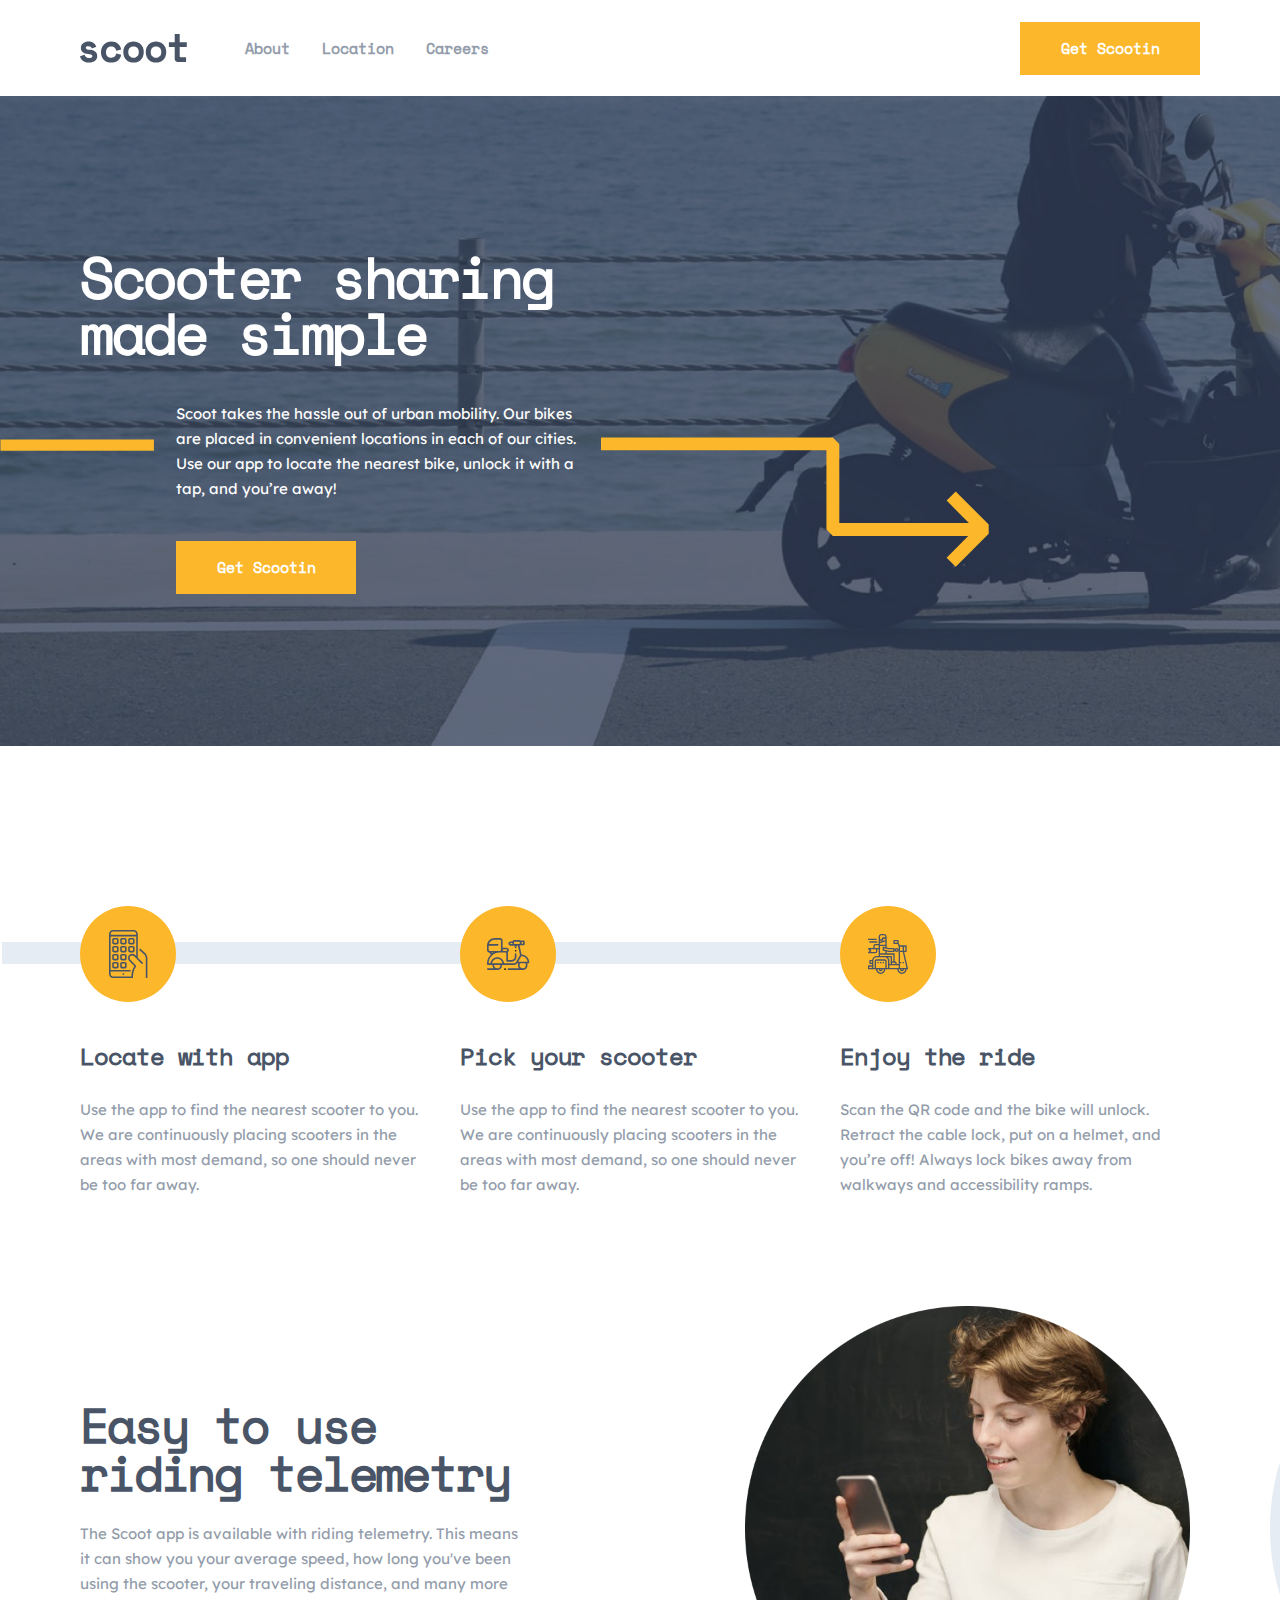
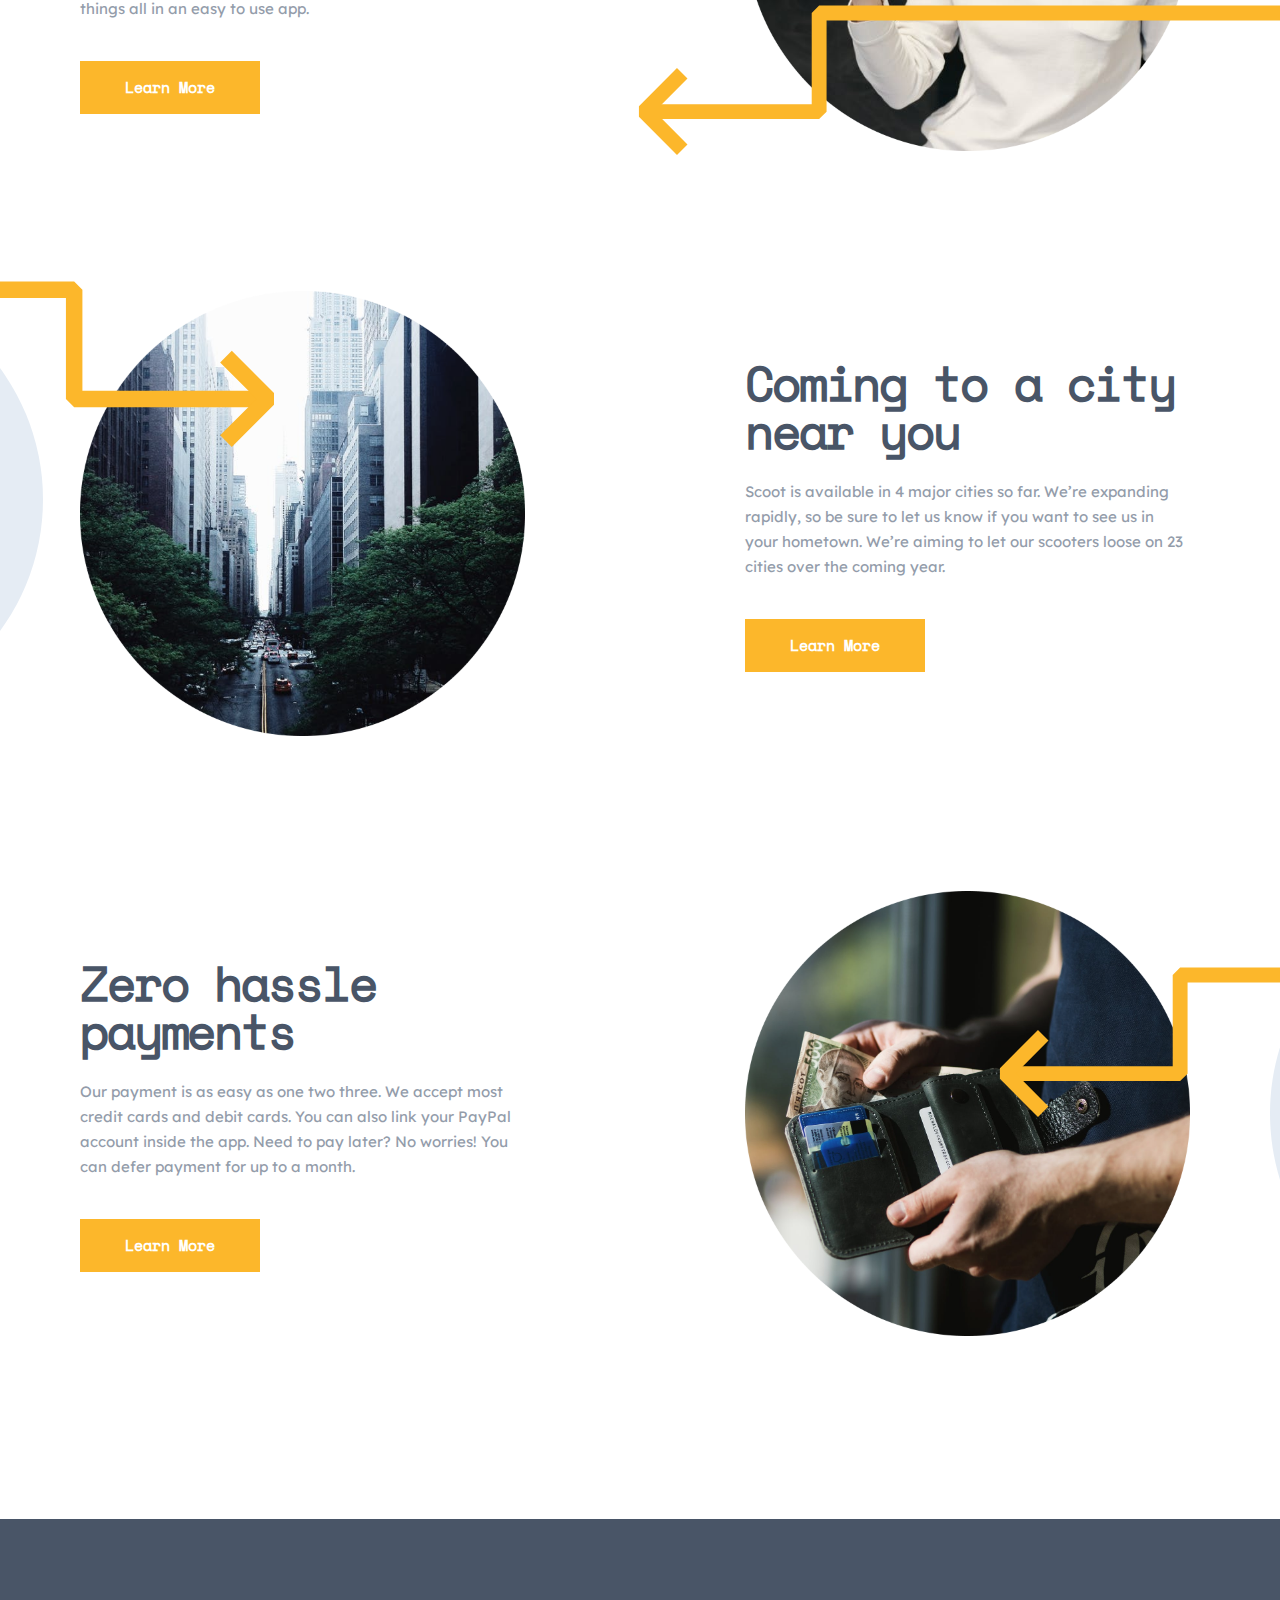
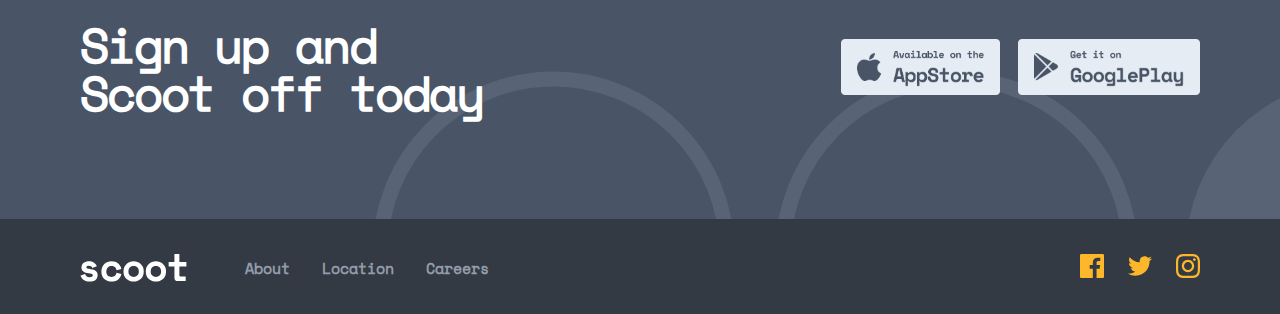
==== index.html @ eac799fb "first commit" ====
<!DOCTYPE html>
<html lang="en">

<head>
    <meta charset="UTF-8">
    <meta http-equiv="X-UA-Compatible" content="IE=edge">
    <meta name="viewport" content="width=device-width, initial-scale=1.0">
    <title>Scoot</title>
    <link rel="stylesheet" href="./sass/main.css">
</head>

<body>
    <header>
        <nav>
            <div class="container">
                <div class="menu">
                    <div class="hamburgerbtn">
                        <input type="checkbox" id="menu">
                        <label for="menu"><img src="./images/hamburgerbtn.svg" alt=""></label>
                    </div>
                    <div class="menu__left">
                        <img class="menu__left__logo" src="./images/scoot_header_logo.svg" alt="">
                        <ul>
                            <li><a href="./about.html">About</a></li>
                            <li><a href="#">Location</a></li>
                            <li><a href="#">Careers</a></li>
                        </ul>
                    </div>
                    <div class="menu__right">
                        <button class="menu__right__btn">Get Scootin</button>
                    </div>
                </div>
            </div>
        </nav>

        <div>
            <div class="container">
                <div class="hero">
                    <h1 class="hero__h1">Scooter sharing made simple</h1>
                    <div class="hero__lines">
                        <img class="hero__lines__st" src="./images/lines/straightline.svg" alt="">
                        <img class="hero__lines__nd" src="./images/lines/2ndline.svg" alt="">
                    </div>
                    <div class="hero__below">
                        <p class="hero__below__text">Scoot takes the hassle out of urban mobility. Our bikes are placed in convenient locations in each of our cities. Use our app to locate the nearest bike, unlock it with a tap, and you’re away!</p>
                        <button class="menu__right__btn">Get Scootin</button>
                    </div>
                </div>
            </div>
        </div>
    </header>

    <main>
        <section>
            <div class="container">
                <div class="intro">
                    <hr class="intro__line">
                    <div class="intro__cards">
                        <div class="intro__cards__card">
                            <div class="intro__cards__card__img"><img src="./images/card-phone.svg" alt=""></div>
                            <div class="intro__cards__card__texts">
                                <h3>Locate with app</h3>
                                <p>Use the app to find the nearest scooter to you. We are continuously placing scooters in the areas with most demand, so one should never be too far away.</p>
                            </div>
                        </div>

                        <div class="intro__cards__card">
                            <div class="intro__cards__card__img"><img src="./images/001-scooter.svg" alt=""></div>
                            <div class="intro__cards__card__texts">
                                <h3>Pick your scooter</h3>
                                <p>Use the app to find the nearest scooter to you. We are continuously placing scooters in the areas with most demand, so one should never be too far away.</p>
                            </div>
                        </div>

                        <div class="intro__cards__card">
                            <div class="intro__cards__card__img"><img src="./images/card-scooter.svg" alt=""></div>
                            <div class="intro__cards__card__texts">
                                <h3>Enjoy the ride</h3>
                                <p>Scan the QR code and the bike will unlock. Retract the cable lock, put on a helmet, and you’re off! Always lock bikes away from walkways and accessibility ramps.</p>
                            </div>
                        </div>
                    </div>
                </div>
            </div>
        </section>

        <section>
            <div class="container">
                <div class="moreinfo">
                    <div class="moreinfo__part1">
                        <div class="moreinfo__part1__left">
                            <h2>Easy to use riding telemetry</h2>
                            <p>The Scoot app is available with riding telemetry. This means it can show you your average speed, how long you've been using the scooter, your traveling distance, and many more things all in an easy to use app.</p>
                            <button class="menu__right__btn lastbtn">Learn More</button>
                        </div>
                        <div class="moreinfo__part1__right">
                            <img class="moreinfo__part1__right__img" src="./images/Group 33@3x.png" alt="">
                            <img class="moreinfo__part1__right__bg" src="./images/more-info-bg-image.svg" alt="">
                            <img class="moreinfo__part1__right__line" src="./images/lines/infosectionline1.svg" alt="">
                        </div>
                    </div>

                    <div class="moreinfo__part2">
                        <div class="moreinfo__part2__left">
                            <img class="moreinfo__part2__left__img" src="./images/info2ndimg.png" alt="">
                            <img class="moreinfo__part2__left__bg" src="./images/more-info-3bg.svg" alt="">
                            <img class="moreinfo__part2__left__line" src="./images/lines/line4.svg" alt="">
                        </div>
                        <div class="moreinfo__part2__right">
                            <h2>Coming to a city near you</h2>
                            <p>Scoot is available in 4 major cities so far. We’re expanding rapidly, so be sure to let us know if you want to see us in your hometown. We’re aiming to let our scooters loose on 23 cities over the coming year.</p>
                            <button class="menu__right__btn">Learn More</button>
                        </div>
                    </div>

                    <div class="moreinfo3">
                        <div class="moreinfo__part1">
                            <div class="moreinfo__part1__left">
                                <h2>Zero hassle payments</h2>
                                <p>Our payment is as easy as one two three. We accept most credit cards and debit cards. You can also link your PayPal account inside the app. Need to pay later? No worries! You can defer payment for up to a month.</p>
                                <button class="menu__right__btn">Learn More</button>
                            </div>
                            <div class="moreinfo__part1__right">
                                <img class="moreinfo__part1__right__img" src="./images/Group 41@3x.png" alt="">
                                <img class="moreinfo__part1__right__bg" src="./images/more-info-bg-image.svg" alt="">
                                <img class="moreinfo__part1__right__line moreinfo__part1__right__line2" src="./images/lines/infosectionline1.svg" alt="">
                            </div>
                        </div>
                    </div>

                </div>
            </div>
        </section>

        <section class="lastpart-main">
            <div class="container">
                <div class="lastpart">
                    <div class="lastpart__left">
                        <h3>Sign up and Scoot off today</h3>
                    </div>
                    <div class="lastpart__right">
                        <div>
                            <a href="http://najottalim.uz" target="_blank" rel="noopener noreferrer"><img class="lastpart__right__img1" src="./images/applestorelogo.png" alt=""></a>

                        </div>
                        <div>
                            <a href="http://najottalim.uz" target="_blank" rel="noopener noreferrer"><img class="lastpart__right__img2" src="./images/playstoerelogo.png" alt=""></a>

                        </div>
                    </div>
                </div>
            </div>
        </section>
    </main>

    <footer>
        <div class="container">
            <div class="footer-nav">
                <div class="footer-nav__left">
                    <img src="./images/scoot.svg" alt="">
                    <ul>
                        <li><a href="./about.html">About</a></li>
                        <li><a href="#">Location</a></li>
                        <li><a href="#">Careers</a></li>
                    </ul>
                </div>
                <div class="footer-nav__right">
                    <div>
                        <a href="http://#" target="_blank" rel="noopener noreferrer"><img src="./images/facebooklogo.svg" alt=""></a>
                    </div>
                    <div>
                        <a href="http://#" target="_blank" rel="noopener noreferrer"><img src="./images/twitterlogo.svg" alt=""></a>
                    </div>
                    <div>
                        <a href="http://#" target="_blank" rel="noopener noreferrer"><img src="./images/instagramlgoo.svg" alt=""></a>
                    </div>
                </div>
            </div>
        </div>
    </footer>



</body>

</html>
---- sass/main.css ----
@font-face {
  font-family: Space Mono;
  src: url(../fonts/SpaceMono-Regular.ttf);
}
@font-face {
  font-family: Lexend Deca;
  src: url(../fonts/LexendDeca-VariableFont_wght.ttf);
}
* {
  margin: 0;
  padding: 0;
  box-sizing: border-box;
  list-style: none;
  text-decoration: none;
}

.container {
  max-width: 1440px;
  margin: 0 auto;
  padding: 0;
}

body,
html {
  overflow-x: hidden;
  background: white;
}

html ::-webkit-scrollbar {
  display: none;
}

nav {
  background: #FFFFFF;
}

.menu {
  padding: 22px 80px 21px 80px;
  display: flex;
  justify-content: space-between;
  align-items: center;
}
@media (max-width: 599px) {
  .menu {
    padding: 22px 32px 22px 32px;
  }
}
.menu .hamburgerbtn {
  display: none;
}
@media (max-width: 599px) {
  .menu .hamburgerbtn {
    display: block;
  }
}
.menu .hamburgerbtn input {
  display: none;
}
@media (max-width: 599px) {
  .menu .hamburgerbtn input {
    display: none;
  }
}
.menu__left {
  display: flex;
  -moz-column-gap: 58px;
       column-gap: 58px;
}
@media (max-width: 820px) {
  .menu__left {
    -moz-column-gap: 30px;
         column-gap: 30px;
  }
}
@media (max-width: 599px) {
  .menu__left {
    margin: 0 auto;
  }
}
.menu__left__logo {
  max-width: 107px;
}
@media (max-width: 599px) {
  .menu__left__logo {
    max-width: 75.5px;
  }
}
.menu__left ul {
  display: flex;
  align-items: center;
  -moz-column-gap: 32px;
       column-gap: 32px;
}
@media (max-width: 820px) {
  .menu__left ul {
    margin-right: 15px;
  }
}
@media (max-width: 599px) {
  .menu__left ul {
    display: none;
  }
}
.menu__left ul li {
  font-family: Space Mono;
  font-weight: 700;
  font-size: 15px;
  line-height: 25px;
}
.menu__left ul li a {
  color: #939CAA;
  transition: 0.25s ease;
}
.menu__left ul li a:hover {
  color: #333A44;
}
@media (max-width: 599px) {
  .menu__right {
    display: none;
  }
}
.menu__right__btn {
  width: 180px;
  height: 53px;
  cursor: pointer;
  background: #FCB72B;
  border: 3px solid transparent;
  font-family: Space Mono;
  font-weight: 700;
  font-size: 15px;
  line-height: 25px;
  text-align: center;
  color: #FFFFFF;
  transition: 0.25s ease-out;
}
.menu__right__btn:hover {
  border: 3px solid #FCB72B;
  background: transparent;
  color: #FCB72B;
}

.hero {
  padding: 153px 0px 152px 80px;
  background-image: url(../../images/herobg.png);
  background-repeat: no-repeat;
  background-size: 1440px 100%;
}
@media (max-width: 820px) {
  .hero {
    background-image: url(../../images/herotabletbg.jpg);
    background-repeat: no-repeat;
    background-size: 100% 100%;
    padding: 137px 98px 217px 97px;
    align-items: center;
    justify-content: center;
    text-align: center;
    margin: 0 auto;
  }
}
@media (max-width: 599px) {
  .hero {
    background-image: url(../../images/herophonebg.png);
    background-repeat: no-repeat;
    background-size: 100% 650px;
    padding: 115px 32px 179px 32px;
    align-items: center;
    justify-content: center;
    text-align: center;
    margin: 0 auto;
  }
}
.hero__h1 {
  max-width: 500px;
  font-family: Space Mono;
  font-weight: 700;
  font-size: 56px;
  line-height: 56px;
  letter-spacing: -2.5px;
  color: #FFFFFF;
}
@media (max-width: 820px) {
  .hero__h1 {
    margin: 0 auto;
  }
}
@media (max-width: 599px) {
  .hero__h1 {
    max-width: 311px;
    font-weight: 700;
    font-size: 40px;
    line-height: 40px;
    margin: 0 auto;
    letter-spacing: -1.78571px;
  }
}
.hero__lines {
  position: relative;
}
.hero__lines__st {
  width: 154px;
  position: absolute;
  margin-left: -80px;
  margin-top: 78px;
}
@media (max-width: 820px) {
  .hero__lines__st {
    display: none;
  }
}
@media (max-width: 599px) {
  .hero__lines__st {
    display: none;
  }
}
.hero__lines__nd {
  position: absolute;
  width: 388px;
  margin-top: 76px;
  margin-left: 521px;
}
@media (max-width: 820px) {
  .hero__lines__nd {
    left: -722px;
    top: 148px;
    width: 403px;
  }
}
@media (max-width: 599px) {
  .hero__lines__nd {
    left: -800px;
  }
}
.hero__below {
  margin-left: 96px;
}
@media (max-width: 820px) {
  .hero__below {
    margin-left: 0;
  }
}
.hero__below__text {
  max-width: 405px;
  margin: 40px 0 40px 0;
  font-family: Lexend Deca;
  font-weight: 400;
  font-size: 15px;
  line-height: 25px;
  color: #FFFFFF;
}
@media (max-width: 820px) {
  .hero__below__text {
    max-width: 573px;
    margin: 0 auto;
    margin-top: 24px;
    margin-bottom: 34px;
  }
}
@media (max-width: 599px) {
  .hero__below__text {
    font-weight: 400;
    font-size: 15px;
    line-height: 25px;
    text-align: center;
    margin: 0 auto;
    margin-top: 24px;
    margin-bottom: 34px;
  }
}

.intro {
  position: relative;
  padding: 160px 80px 200px 80px;
}
@media (max-width: 820px) {
  .intro {
    padding: 122px 0 145px 0;
  }
}
@media (max-width: 599px) {
  .intro {
    padding: 120px 32px 120px 32px;
  }
}
.intro__line {
  position: absolute;
  z-index: 0;
  border: 11px solid #E5ECF4;
  width: 894px;
  height: 1px;
  top: 196px;
  left: 2px;
}
@media (max-width: 820px) {
  .intro__line {
    display: none;
    transform: rotate(90deg);
    left: -61px;
    top: 442px;
    width: 514px;
    height: 1px;
  }
}
@media (max-width: 599px) {
  .intro__line {
    display: none;
  }
}
.intro__cards {
  display: flex;
  position: absolute;
  z-index: 2px;
  -moz-column-gap: 30px;
       column-gap: 30px;
}
@media (max-width: 820px) {
  .intro__cards {
    position: relative;
    flex-direction: column;
    row-gap: 40px;
  }
}
@media (max-width: 599px) {
  .intro__cards {
    flex-direction: column;
    display: contents;
  }
}
@media (max-width: 820px) {
  .intro__cards__card {
    display: flex;
    justify-content: center;
    align-items: center;
    text-align: center;
    margin: 0 auto;
    -moz-column-gap: 79px;
         column-gap: 79px;
  }
}
@media (max-width: 599px) {
  .intro__cards__card {
    flex-direction: column;
    margin-bottom: 24px;
  }
}
.intro__cards__card__img {
  width: 96px;
  height: 96px;
  border-radius: 50%;
  background: #FCB72B;
  display: grid;
  place-items: center;
  transition: 0.5s ease;
  border: 3px solid transparent;
}
@media (max-width: 820px) {
  .intro__cards__card__img {
    min-width: 96px;
    min-height: 96px;
  }
}
.intro__cards__card__img:hover {
  border: 3px solid #FCB72B;
  background: #FFFFFF;
}
.intro__cards__card__texts h3 {
  margin: 40px 0 27px 0;
  max-width: 350px;
  font-family: Space Mono;
  font-weight: 700;
  font-size: 24px;
  line-height: 28px;
  letter-spacing: -1.07143px;
  color: #495567;
}
@media (max-width: 599px) {
  .intro__cards__card__texts h3 {
    max-width: 311px;
  }
}
.intro__cards__card__texts p {
  max-width: 350px;
  font-family: Lexend Deca;
  font-weight: 400;
  font-size: 15px;
  line-height: 25px;
  color: #939CAA;
}
@media (max-width: 599px) {
  .intro__cards__card__texts p {
    max-width: 311px;
  }
}

.moreinfo {
  position: relative;
  padding: 200px 80px 178px 80px;
}
@media (max-width: 820px) {
  .moreinfo {
    padding: 0 98px 104px 0px;
  }
}
@media (max-width: 599px) {
  .moreinfo {
    padding: 0 32px 120px 32px;
  }
}
.moreinfo__part1 {
  position: absolute;
  z-index: 2;
  display: flex;
  -moz-column-gap: 220px;
       column-gap: 220px;
  align-items: center;
}
@media (max-width: 820px) {
  .moreinfo__part1 {
    flex-wrap: wrap-reverse;
    display: flex;
    justify-content: center;
    align-items: center;
    text-align: center;
    margin: 0 auto;
  }
}
@media (max-width: 599px) {
  .moreinfo__part1 {
    position: static;
  }
}
.moreinfo__part1__left h2 {
  max-width: 445px;
  font-family: Space Mono;
  font-weight: 700;
  font-size: 48px;
  line-height: 48px;
  letter-spacing: -2.14286px;
  color: #495567;
}
@media (max-width: 820px) {
  .moreinfo__part1__left h2 {
    max-width: 457px;
    margin: 0 auto;
  }
}
@media (max-width: 599px) {
  .moreinfo__part1__left h2 {
    max-width: 311px;
  }
}
.moreinfo__part1__left p {
  max-width: 445px;
  margin: 24px 0 40px 0;
  font-family: Lexend Deca;
  font-weight: 400;
  font-size: 15px;
  line-height: 25px;
  color: #939CAA;
}
@media (max-width: 820px) {
  .moreinfo__part1__left p {
    max-width: 573px;
    margin: 40px 0 40px 0;
  }
}
@media (max-width: 599px) {
  .moreinfo__part1__left p {
    max-width: 311px;
    margin: 32px 0;
  }
}
.moreinfo__part1__right__img {
  max-width: 445px;
  width: 100%;
}
@media (max-width: 820px) {
  .moreinfo__part1__right__img {
    margin-bottom: 56px;
  }
}
@media (max-width: 599px) {
  .moreinfo__part1__right__img {
    max-width: 311px;
    margin-bottom: 56px;
  }
}
.moreinfo__part1__right__bg {
  position: absolute;
  z-index: -1;
  max-width: 445px;
  left: 1190px;
}
@media (max-width: 820px) {
  .moreinfo__part1__right__bg {
    left: 737px;
    top: 31px;
    width: 85px;
  }
}
@media (max-width: 599px) {
  .moreinfo__part1__right__bg {
    display: none;
  }
}
.moreinfo__part1__right__line {
  position: absolute;
  z-index: 5;
  top: 299px;
  left: 558px;
  width: 734px;
}
@media (max-width: 820px) {
  .moreinfo__part1__right__line {
    left: 145px;
    top: 299px;
    width: 703px;
  }
}
@media (max-width: 599px) {
  .moreinfo__part1__right__line {
    left: 50px;
    top: 162px;
    width: 750px;
  }
}
.moreinfo__part2 {
  padding-top: 585px;
  position: absolute;
  z-index: 1;
  display: flex;
  -moz-column-gap: 220px;
       column-gap: 220px;
  align-items: center;
}
@media (max-width: 820px) {
  .moreinfo__part2 {
    padding-top: 933px;
    flex-direction: column;
    align-items: center;
    text-align: center;
    margin: 0 auto;
    left: 0%;
    right: 0%;
  }
}
@media (max-width: 599px) {
  .moreinfo__part2 {
    position: static;
    padding-top: 150px;
  }
}
.moreinfo__part2__right h2 {
  max-width: 445px;
  font-family: Space Mono;
  font-weight: 700;
  font-size: 48px;
  line-height: 48px;
  letter-spacing: -2.14286px;
  color: #495567;
}
@media (max-width: 820px) {
  .moreinfo__part2__right h2 {
    max-width: 457px;
    margin: 0 auto;
  }
}
@media (max-width: 599px) {
  .moreinfo__part2__right h2 {
    max-width: 311px;
  }
}
.moreinfo__part2__right p {
  max-width: 445px;
  margin: 24px 0 40px 0;
  font-family: Lexend Deca;
  font-weight: 400;
  font-size: 15px;
  line-height: 25px;
  color: #939CAA;
}
@media (max-width: 820px) {
  .moreinfo__part2__right p {
    max-width: 573px;
    margin: 40px 0 40px 0;
  }
}
@media (max-width: 599px) {
  .moreinfo__part2__right p {
    max-width: 311px;
    margin: 32px 0;
  }
}
.moreinfo__part2__left__img {
  max-width: 445px;
  width: 100%;
}
@media (max-width: 820px) {
  .moreinfo__part2__left__img {
    margin-bottom: 56px;
  }
}
@media (max-width: 599px) {
  .moreinfo__part2__left__img {
    max-width: 311px;
    margin-bottom: 56px;
  }
}
.moreinfo__part2__left__bg {
  position: absolute;
  z-index: -1;
  max-width: 445px;
  left: -138px;
  top: 571px;
}
@media (max-width: 820px) {
  .moreinfo__part2__left__bg {
    left: 0;
    top: 954px;
    width: 85px;
  }
}
@media (max-width: 599px) {
  .moreinfo__part2__left__bg {
    display: none;
  }
}
.moreinfo__part2__left__line {
  position: absolute;
  z-index: 5;
  top: 575px;
  left: -196px;
  width: 391px;
}
@media (max-width: 820px) {
  .moreinfo__part2__left__line {
    left: -39px;
    top: 930px;
    width: 434px;
  }
}
@media (max-width: 599px) {
  .moreinfo__part2__left__line {
    left: -64px;
    top: 933px;
    width: 359px;
  }
}
.moreinfo .moreinfo3 {
  padding-top: 1185px;
}
@media (max-width: 820px) {
  .moreinfo .moreinfo3 {
    padding-top: 1889px;
  }
}
@media (max-width: 599px) {
  .moreinfo .moreinfo3 {
    padding-top: 120px;
  }
}

.moreinfo__part1__right__line2 {
  top: 76px;
  left: 919px;
}
@media (max-width: 820px) {
  .moreinfo__part1__right__line2 {
    top: 83px;
    left: 396px;
  }
}
@media (max-width: 599px) {
  .moreinfo__part1__right__line2 {
    top: 1790px;
    left: 148px;
  }
}

.lastbtn {
  position: absolute;
  z-index: 3;
}
@media (max-width: 820px) {
  .lastbtn {
    left: 0%;
    right: 0%;
    margin: 0 auto;
  }
}

.lastpart-main {
  background: #495567;
  margin-top: 450px;
}
@media (max-width: 820px) {
  .lastpart-main {
    margin-top: 800px;
  }
}
@media (max-width: 599px) {
  .lastpart-main {
    margin-top: 0;
  }
}

.lastpart {
  background-image: url("../../images/lastpartbg.svg");
  background-repeat: no-repeat;
  background-position: 372px 152px;
  padding: 102px 80px 102px 80px;
  display: flex;
  align-items: center;
  justify-content: space-between;
}
@media (max-width: 820px) {
  .lastpart {
    background-image: url("../../images/lastpartbg.svg");
    background-repeat: no-repeat;
    background-position: -188px 168px;
    padding: 62px 98px 62px 98px;
    flex-direction: column;
    justify-content: center;
    align-items: center;
    text-align: center;
    margin: 0 auto;
    row-gap: 40px;
  }
}
@media (max-width: 599px) {
  .lastpart {
    padding: 88px 32px;
    background-image: url("../../images/lastpartbg.svg");
    background-repeat: no-repeat;
    background-position: -575px 189px;
  }
}
.lastpart__left h3 {
  max-width: 415px;
  font-family: Space Mono;
  font-weight: 700;
  font-size: 48px;
  line-height: 48px;
  letter-spacing: -2.14286px;
  color: #FFFFFF;
}
@media (max-width: 599px) {
  .lastpart__left h3 {
    font-size: 32px;
    line-height: 32px;
    text-align: center;
    letter-spacing: -1.42857px;
  }
}
.lastpart__right {
  display: flex;
  -moz-column-gap: 18px;
       column-gap: 18px;
}
.lastpart__right__img1 {
  max-width: 159px;
  width: 100%;
  transition: 0.5s ease;
}
.lastpart__right__img1:hover {
  transform: scale(1.1);
}
.lastpart__right__img2 {
  max-width: 182px;
  width: 100%;
  transition: 0.5s ease;
}
.lastpart__right__img2:hover {
  transform: scale(1.1);
}

footer {
  background: #333A44;
}

.footer-nav {
  padding: 35px 80px 32px 80px;
  display: flex;
  align-items: center;
  justify-content: space-between;
}
@media (max-width: 599px) {
  .footer-nav {
    flex-direction: column;
  }
}
.footer-nav__left {
  display: flex;
  align-items: center;
  -moz-column-gap: 58px;
       column-gap: 58px;
}
@media (max-width: 599px) {
  .footer-nav__left {
    flex-direction: column;
  }
}
@media (max-width: 820px) {
  .footer-nav__left {
    -moz-column-gap: 25px;
         column-gap: 25px;
  }
}
.footer-nav__left img {
  max-width: 107px;
}
.footer-nav__left ul {
  display: flex;
  -moz-column-gap: 32px;
       column-gap: 32px;
}
@media (max-width: 599px) {
  .footer-nav__left ul {
    flex-direction: column;
    align-items: center;
    row-gap: 16px;
    margin-bottom: 82px;
    margin-top: 42px;
  }
}
.footer-nav__left ul li {
  font-family: Space Mono;
  font-weight: 700;
  font-size: 15px;
  line-height: 25px;
}
.footer-nav__left ul li a {
  color: #939CAA;
  transition: 0.5s ease;
}
.footer-nav__left ul li a:hover {
  color: #E5ECF4;
}
.footer-nav__right {
  display: flex;
  align-items: center;
  -moz-column-gap: 24px;
       column-gap: 24px;
}

.about__hero {
  padding: 72px 0px 72px 80px;
  background-image: url(.././images/Bitmap@3x.png);
  background-repeat: no-repeat;
  background-size: 1440px;
}
@media (max-width: 820px) {
  .about__hero {
    background-image: url(.././images/aboutherotabletbg.png);
    background-repeat: no-repeat;
    background-size: 100%;
    padding: 72px 98px 72px 97px;
  }
}
@media (max-width: 599px) {
  .about__hero {
    background-image: url(.././images/aboutherophonebg.png);
    background-repeat: no-repeat;
    background-size: 100%;
    padding: 44px 32px 60px 32px;
    display: flex;
    justify-content: center;
    align-items: center;
    margin: 0 auto;
  }
}
.about__hero h1 {
  font-family: Space Mono;
  font-weight: 700;
  font-size: 56px;
  line-height: 56px;
  letter-spacing: -2.5px;
  color: #FFFFFF;
}

.firstabout-main {
  padding: 120px 80px 80px 69px;
}
@media (max-width: 820px) {
  .firstabout-main {
    padding: 144px 98px 120px 97px;
  }
}
@media (max-width: 599px) {
  .firstabout-main {
    padding: 72px 32px 120px 32px;
  }
}
.firstabout-main__part1 {
  position: relative;
  display: flex;
  align-items: center;
  justify-content: space-between;
}
@media (max-width: 820px) {
  .firstabout-main__part1 {
    flex-wrap: wrap-reverse;
    display: flex;
    justify-content: center;
    align-items: center;
    margin: 0 auto;
  }
}
@media (max-width: 820px) {
  .firstabout-main__part1__left {
    text-align: center;
    margin: 0 auto;
  }
}
.firstabout-main__part1__left h2 {
  max-width: 445px;
  margin-bottom: 24px;
  font-family: Space Mono;
  font-weight: 700;
  font-size: 48px;
  line-height: 48px;
  letter-spacing: -2.14286px;
  color: #495567;
}
@media (max-width: 820px) {
  .firstabout-main__part1__left h2 {
    max-width: 457px;
    margin: 0 auto;
    margin-top: 56px;
    margin-bottom: 40px;
  }
}
@media (max-width: 599px) {
  .firstabout-main__part1__left h2 {
    font-weight: 700;
    font-size: 32px;
    line-height: 32px;
    text-align: center;
    letter-spacing: -1.42857px;
  }
}
.firstabout-main__part1__left p {
  max-width: 445px;
  font-family: Lexend Deca;
  font-weight: 400;
  font-size: 15px;
  line-height: 25px;
  color: #939CAA;
}
@media (max-width: 599px) {
  .firstabout-main__part1__left p {
    font-weight: 400;
    font-size: 15px;
    line-height: 25px;
    text-align: center;
  }
}
@media (max-width: 820px) {
  .firstabout-main__part1__left p {
    max-width: 573px;
  }
}
.firstabout-main__part1__right__img {
  max-width: 445px;
  width: 100%;
}
.firstabout-main__part1__right__line {
  position: absolute;
  z-index: 3;
  max-width: 734px;
  top: 266px;
  right: -164px;
}
@media (max-width: 820px) {
  .firstabout-main__part1__right__line {
    top: 270px;
    right: -102px;
  }
}
@media (max-width: 599px) {
  .firstabout-main__part1__right__line {
    top: 157px;
    right: -378px;
  }
}
.firstabout-main__part2 {
  margin-top: 171px;
  position: relative;
  display: flex;
  align-items: center;
  justify-content: space-between;
}
@media (max-width: 820px) {
  .firstabout-main__part2 {
    padding-top: 120px;
    flex-direction: column;
    align-items: center;
    margin: 0 auto;
  }
}
.firstabout-main__part2__left__img {
  max-width: 445px;
  width: 100%;
}
.firstabout-main__part2__left__line {
  position: absolute;
  z-index: 3;
  max-width: 734px;
  left: -138px;
}
@media (max-width: 820px) {
  .firstabout-main__part2__left__line {
    left: -119px;
  }
}
@media (max-width: 599px) {
  .firstabout-main__part2__left__line {
    left: -61px;
  }
}
@media (max-width: 820px) {
  .firstabout-main__part2__right {
    text-align: center;
    margin: 0 auto;
  }
}
.firstabout-main__part2__right h2 {
  max-width: 445px;
  margin-bottom: 24px;
  font-family: Space Mono;
  font-weight: 700;
  font-size: 48px;
  line-height: 48px;
  letter-spacing: -2.14286px;
  color: #495567;
}
@media (max-width: 599px) {
  .firstabout-main__part2__right h2 {
    font-weight: 700;
    font-size: 32px;
    line-height: 32px;
    text-align: center;
    letter-spacing: -1.42857px;
  }
}
@media (max-width: 820px) {
  .firstabout-main__part2__right h2 {
    max-width: 457px;
    margin: 0 auto;
    margin-top: 56px;
    margin-bottom: 40px;
  }
}
.firstabout-main__part2__right p {
  max-width: 445px;
  font-family: Lexend Deca;
  font-weight: 400;
  font-size: 15px;
  line-height: 25px;
  color: #939CAA;
}
@media (max-width: 599px) {
  .firstabout-main__part2__right p {
    font-weight: 400;
    font-size: 15px;
    line-height: 25px;
    text-align: center;
  }
}
@media (max-width: 820px) {
  .firstabout-main__part2__right p {
    max-width: 573px;
  }
}

.ourvalues {
  padding: 0 80px 120px 80px;
}
@media (max-width: 599px) {
  .ourvalues {
    padding: 0 32px 145px 32px;
  }
}
.ourvalues h2 {
  max-width: 540px;
  margin: 0 auto;
  margin-bottom: 85px;
  font-family: Space Mono;
  font-weight: 700;
  font-size: 48px;
  line-height: 48px;
  text-align: center;
  letter-spacing: -2.14286px;
  color: #495567;
}
@media (max-width: 599px) {
  .ourvalues h2 {
    font-weight: 700;
    font-size: 32px;
    line-height: 32px;
    text-align: center;
    letter-spacing: -1.42857px;
  }
}
.ourvalues__boxes {
  display: flex;
  -moz-column-gap: 30px;
       column-gap: 30px;
}
@media (max-width: 820px) {
  .ourvalues__boxes {
    flex-direction: column;
    row-gap: 55px;
  }
}
.ourvalues__boxes__box {
  align-items: center;
  text-align: center;
  margin: 0 auto;
  max-width: 100%;
}
.ourvalues__boxes__box img {
  max-width: 240px;
  width: 100%;
  margin: 0 auto;
}
.ourvalues__boxes__box__below {
  position: relative;
  z-index: 3;
  margin-top: -47px;
}
.ourvalues__boxes__box__below__circlenumber {
  width: 96px;
  height: 96px;
  border-radius: 50%;
  background: #FCB72B;
  display: grid;
  place-items: center;
  margin: 0 auto;
  transition: 0.5s ease;
  border: 3px solid transparent;
}
.ourvalues__boxes__box__below__circlenumber span {
  font-family: Space Mono;
  font-weight: 700;
  font-size: 24px;
  line-height: 28px;
  text-align: center;
  letter-spacing: -1.07143px;
  color: #495567;
}
.ourvalues__boxes__box__below__circlenumber:hover {
  background: #FFFFFF;
  border: 3px solid #FCB72B;
}
.ourvalues__boxes__box__below h3 {
  margin: 0 auto;
  max-width: 350px;
  margin-top: 32px;
  margin-bottom: 27px;
  font-family: Space Mono;
  font-weight: 700;
  font-size: 24px;
  line-height: 28px;
  letter-spacing: -1.07143px;
  color: #495567;
}
@media (max-width: 599px) {
  .ourvalues__boxes__box__below h3 {
    font-weight: 700;
    font-size: 24px;
    line-height: 28px;
    text-align: center;
    letter-spacing: -1.07143px;
  }
}
.ourvalues__boxes__box__below p {
  margin: 0 auto;
  max-width: 350px;
  font-family: Lexend Deca;
  font-weight: 400;
  font-size: 15px;
  line-height: 25px;
  color: #939CAA;
}
@media (max-width: 599px) {
  .ourvalues__boxes__box__below p {
    max-width: 311px;
    font-weight: 400;
    font-size: 15px;
    line-height: 25px;
    text-align: center;
  }
}
@media (max-width: 820px) {
  .ourvalues__boxes__box__below p {
    max-width: 457px;
  }
}

.faqs {
  padding: 0 80px 160px 80px;
}
@media (max-width: 820px) {
  .faqs {
    padding: 0 39px 120px 39px;
  }
}
@media (max-width: 599px) {
  .faqs {
    padding: 0 32px 120px 32px;
  }
}
.faqs h2 {
  margin-bottom: 64px;
  font-family: Space Mono;
  font-weight: 700;
  font-size: 48px;
  line-height: 48px;
  text-align: center;
  letter-spacing: -2.14286px;
  color: #495567;
}
.faqs__part1 {
  margin-bottom: 64px;
  display: flex;
  justify-content: space-between;
}
@media (max-width: 820px) {
  .faqs__part1 {
    flex-direction: column;
  }
}
.faqs__part1 h3 {
  height: 48px;
  font-family: Space Mono;
  font-weight: 700;
  font-size: 40px;
  line-height: 48px;
  letter-spacing: -1.78571px;
  color: #495567;
}
@media (max-width: 820px) {
  .faqs__part1 h3 {
    margin: 0 auto;
    margin-bottom: 32px;
  }
}

.collapsible {
  margin-bottom: 16px;
  max-width: 730px;
  overflow: hidden;
  transition: 0.5s ease;
  background: #F2F2F2;
}
.collapsible input {
  display: none;
}
.collapsible label {
  padding: 32px 40px 32px 40px;
  position: relative;
  font-family: Space Mono;
  font-weight: 700;
  font-size: 24px;
  line-height: 28px;
  letter-spacing: -1.07143px;
  color: #495567;
  display: block;
  cursor: pointer;
  z-index: 1;
}
@media (max-width: 599px) {
  .collapsible label {
    font-size: 18px;
    line-height: 24px;
    letter-spacing: -0.803571px;
  }
}
@media (max-width: 820px) {
  .collapsible label {
    font-size: 24px;
    line-height: 28px;
    letter-spacing: -1.07143px;
  }
}
@media (max-width: 599px) {
  .collapsible label {
    font-size: 18px;
    line-height: 24px;
    letter-spacing: -0.803571px;
  }
}
.collapsible label:after {
  content: "";
  position: absolute;
  right: 38px;
  top: 41px;
  width: 18px;
  height: 18px;
  background-image: url("../images/pathbtn.svg");
  background-repeat: no-repeat;
  transition: all 0.3s ease;
}
.collapsible__text {
  max-height: 1px;
  overflow: hidden;
  line-height: 1.4;
  position: relative;
  top: -100%;
  opacity: 0.5;
  transition: all 0.5s ease;
}

.collapsible input:checked + label:after {
  transform: rotate(180deg);
}

.collapsible input:checked ~ .collapsible__text {
  max-height: 191px;
  padding: 24px 40px 32px 40px;
  opacity: 1;
  top: 0;
  transition: 0.5s ease;
}

.collapsible__text p {
  font-family: Lexend Deca;
  font-weight: 400;
  font-size: 15px;
  line-height: 25px;
  color: #495567;
}

.collapsible:hover {
  background: #FFF4DF;
}

.collapsible input:checked ~ .collapsible__text:hover {
  background: #FFF4DF;
}

.lastpartmainabout {
  margin-top: 0;
}/*# sourceMappingURL=main.css.map */
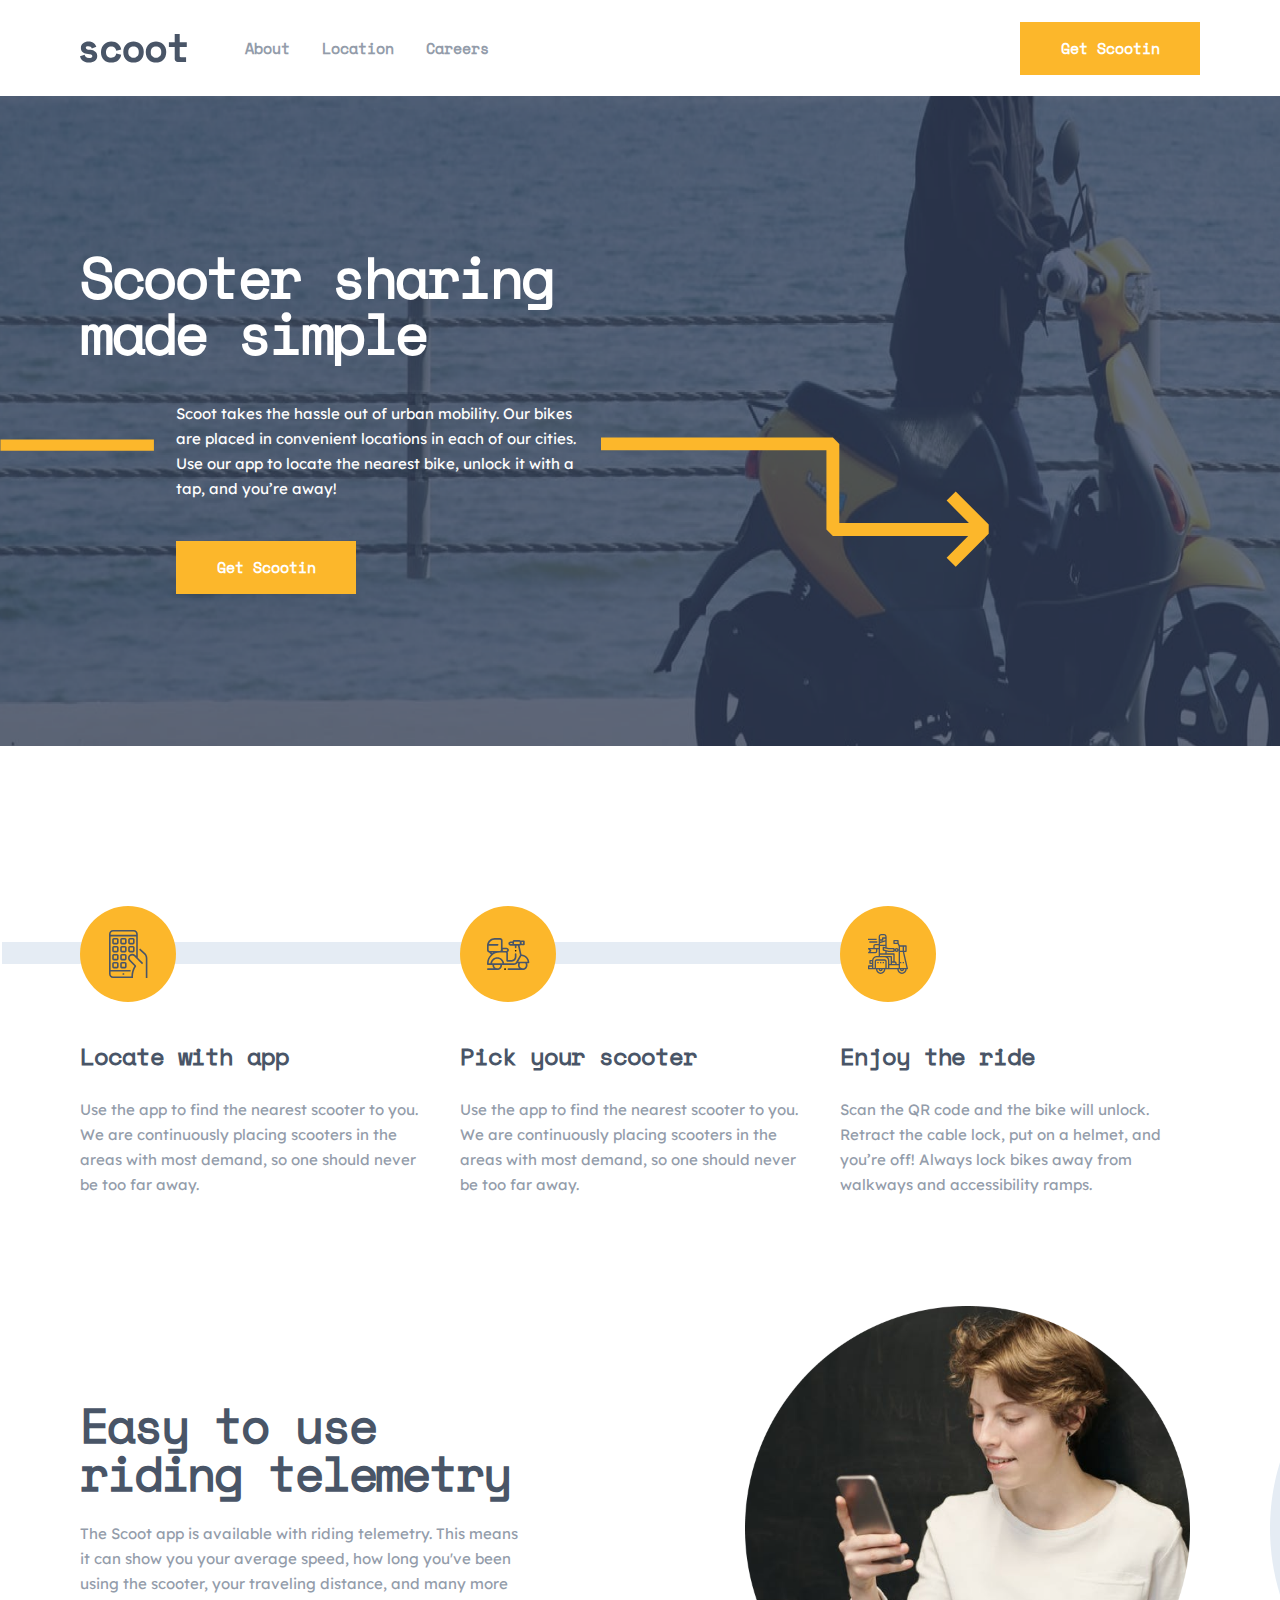
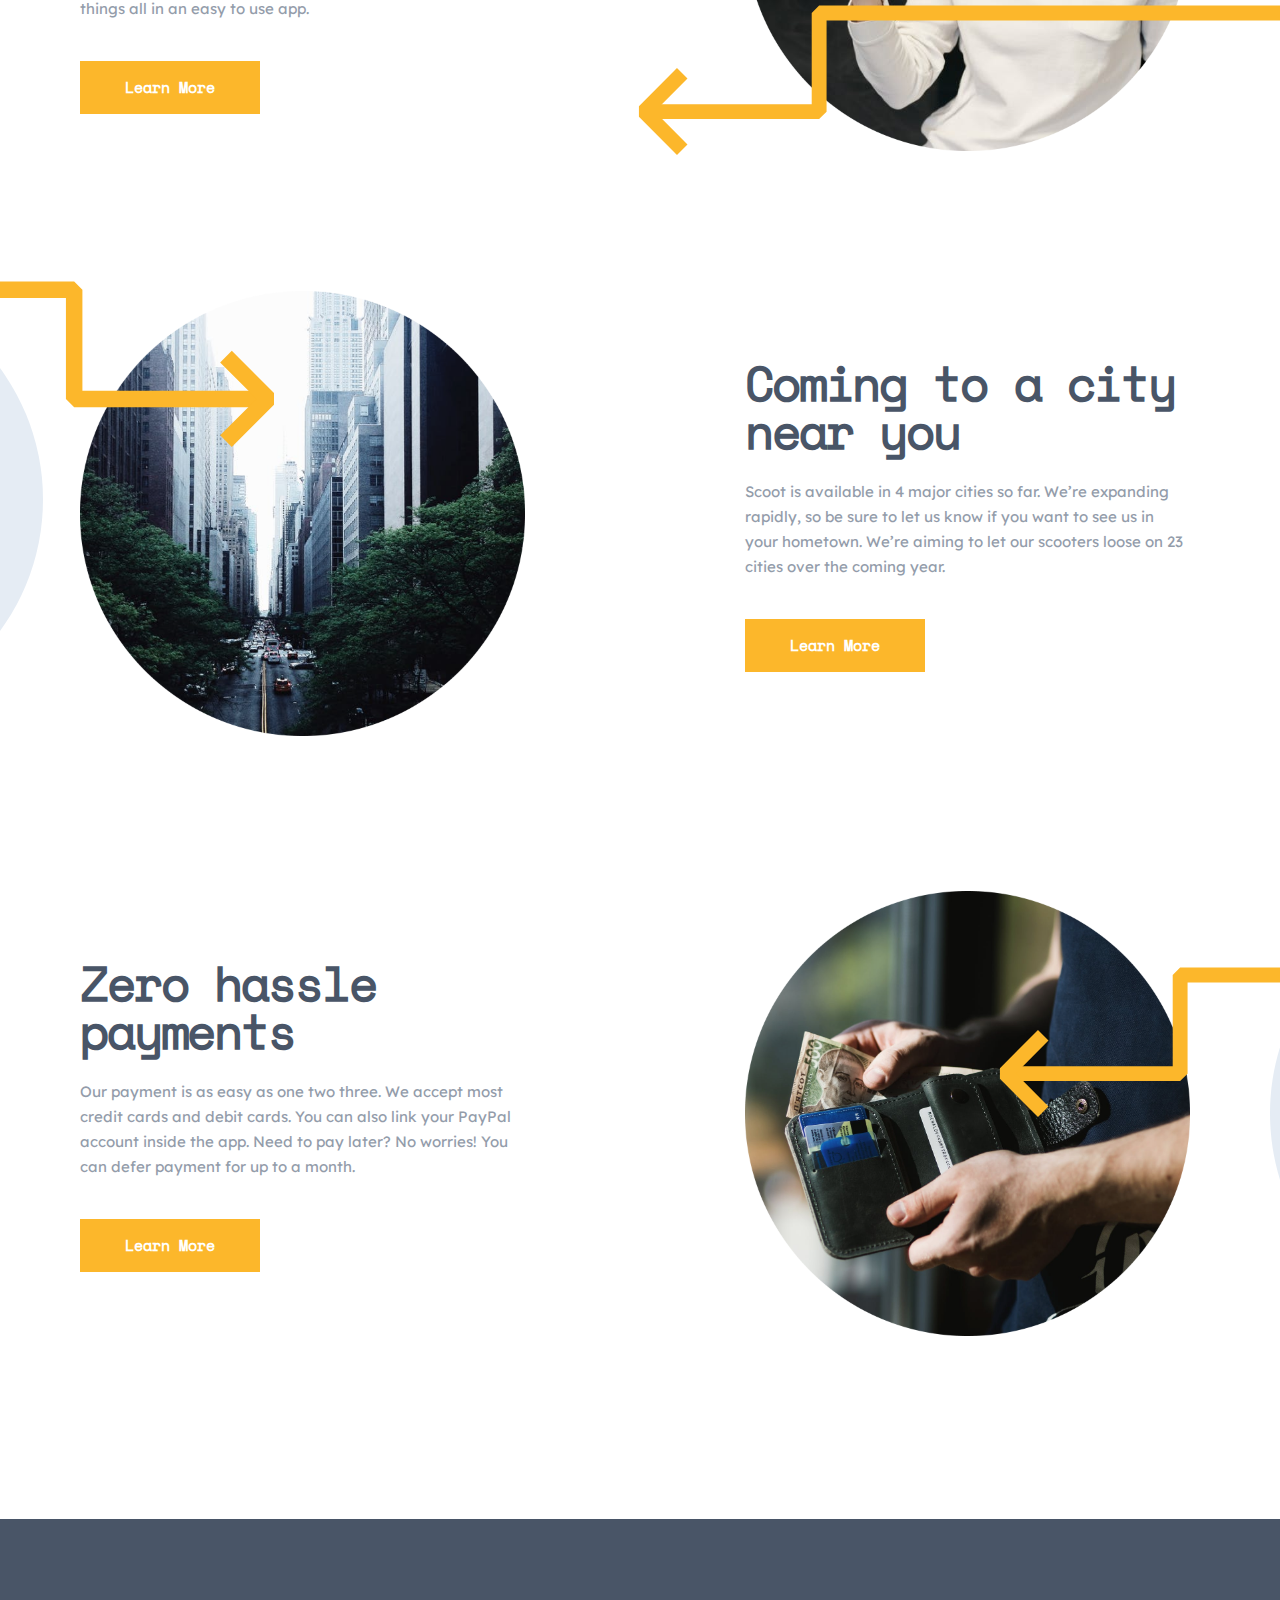
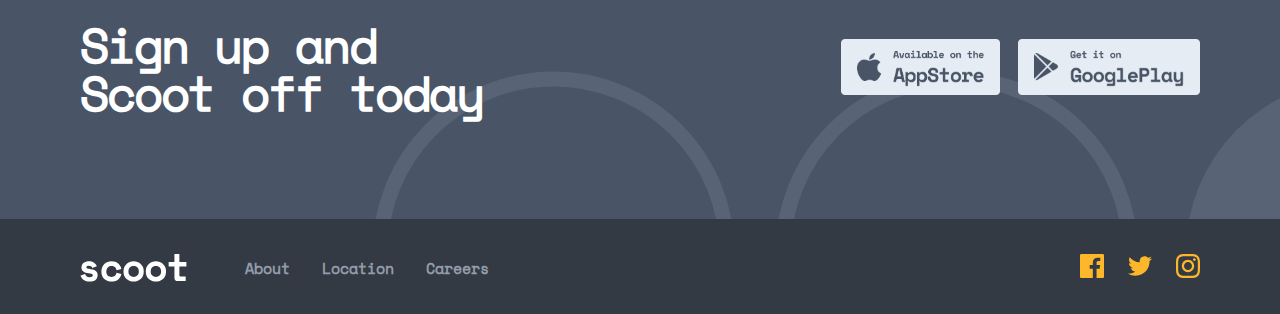
==== commit 1c27e949: "Initial commit" ====
--- a/index.html
+++ b/index.html
@@ -1,186 +1,288 @@
 <!DOCTYPE html>
 <html lang="en">
-
-<head>
-    <meta charset="UTF-8">
-    <meta http-equiv="X-UA-Compatible" content="IE=edge">
-    <meta name="viewport" content="width=device-width, initial-scale=1.0">
+  <head>
+    <meta charset="UTF-8" />
+    <meta http-equiv="X-UA-Compatible" content="IE=edge" />
+    <meta name="viewport" content="width=device-width, initial-scale=1.0" />
     <title>Scoot</title>
-    <link rel="stylesheet" href="./sass/main.css">
-</head>
-
-<body>
+    <link rel="stylesheet" href="./sass/main.css" />
+  </head>
+
+  <body>
     <header>
-        <nav>
-            <div class="container">
-                <div class="menu">
-                    <div class="hamburgerbtn">
-                        <input type="checkbox" id="menu">
-                        <label for="menu"><img src="./images/hamburgerbtn.svg" alt=""></label>
-                    </div>
-                    <div class="menu__left">
-                        <img class="menu__left__logo" src="./images/scoot_header_logo.svg" alt="">
-                        <ul>
-                            <li><a href="./about.html">About</a></li>
-                            <li><a href="#">Location</a></li>
-                            <li><a href="#">Careers</a></li>
-                        </ul>
-                    </div>
-                    <div class="menu__right">
-                        <button class="menu__right__btn">Get Scootin</button>
-                    </div>
-                </div>
-            </div>
-        </nav>
-
-        <div>
-            <div class="container">
-                <div class="hero">
-                    <h1 class="hero__h1">Scooter sharing made simple</h1>
-                    <div class="hero__lines">
-                        <img class="hero__lines__st" src="./images/lines/straightline.svg" alt="">
-                        <img class="hero__lines__nd" src="./images/lines/2ndline.svg" alt="">
-                    </div>
-                    <div class="hero__below">
-                        <p class="hero__below__text">Scoot takes the hassle out of urban mobility. Our bikes are placed in convenient locations in each of our cities. Use our app to locate the nearest bike, unlock it with a tap, and you’re away!</p>
-                        <button class="menu__right__btn">Get Scootin</button>
-                    </div>
-                </div>
-            </div>
-        </div>
+      <nav>
+        <div class="container">
+          <div class="menu">
+            <div class="hamburgerbtn">
+              <input type="checkbox" id="menu" />
+              <label for="menu"
+                ><img src="./images/hamburgerbtn.svg" alt=""
+              /></label>
+            </div>
+            <div class="menu__left">
+              <img
+                class="menu__left__logo"
+                src="./images/scoot_header_logo.svg"
+                alt=""
+              />
+              <ul>
+                <li><a href="./about.html">About</a></li>
+                <li><a href="#">Location</a></li>
+                <li><a href="#">Careers</a></li>
+              </ul>
+            </div>
+            <div class="menu__right">
+              <button class="menu__right__btn">Get Scootin</button>
+            </div>
+          </div>
+        </div>
+      </nav>
+
+      <div>
+        <div class="hero">
+          <div class="container">
+            <h1 class="hero__h1">Scooter sharing made simple</h1>
+            <div class="hero__lines">
+              <img
+                class="hero__lines__st"
+                src="./images/lines/straightline.svg"
+                alt=""
+              />
+              <img
+                class="hero__lines__nd"
+                src="./images/lines/2ndline.svg"
+                alt=""
+              />
+            </div>
+            <div class="hero__below">
+              <p class="hero__below__text">
+                Scoot takes the hassle out of urban mobility. Our bikes are
+                placed in convenient locations in each of our cities. Use our
+                app to locate the nearest bike, unlock it with a tap, and you’re
+                away!
+              </p>
+              <button class="menu__right__btn">Get Scootin</button>
+            </div>
+          </div>
+        </div>
+      </div>
     </header>
 
     <main>
-        <section>
-            <div class="container">
-                <div class="intro">
-                    <hr class="intro__line">
-                    <div class="intro__cards">
-                        <div class="intro__cards__card">
-                            <div class="intro__cards__card__img"><img src="./images/card-phone.svg" alt=""></div>
-                            <div class="intro__cards__card__texts">
-                                <h3>Locate with app</h3>
-                                <p>Use the app to find the nearest scooter to you. We are continuously placing scooters in the areas with most demand, so one should never be too far away.</p>
-                            </div>
-                        </div>
-
-                        <div class="intro__cards__card">
-                            <div class="intro__cards__card__img"><img src="./images/001-scooter.svg" alt=""></div>
-                            <div class="intro__cards__card__texts">
-                                <h3>Pick your scooter</h3>
-                                <p>Use the app to find the nearest scooter to you. We are continuously placing scooters in the areas with most demand, so one should never be too far away.</p>
-                            </div>
-                        </div>
-
-                        <div class="intro__cards__card">
-                            <div class="intro__cards__card__img"><img src="./images/card-scooter.svg" alt=""></div>
-                            <div class="intro__cards__card__texts">
-                                <h3>Enjoy the ride</h3>
-                                <p>Scan the QR code and the bike will unlock. Retract the cable lock, put on a helmet, and you’re off! Always lock bikes away from walkways and accessibility ramps.</p>
-                            </div>
-                        </div>
-                    </div>
-                </div>
-            </div>
-        </section>
-
-        <section>
-            <div class="container">
-                <div class="moreinfo">
-                    <div class="moreinfo__part1">
-                        <div class="moreinfo__part1__left">
-                            <h2>Easy to use riding telemetry</h2>
-                            <p>The Scoot app is available with riding telemetry. This means it can show you your average speed, how long you've been using the scooter, your traveling distance, and many more things all in an easy to use app.</p>
-                            <button class="menu__right__btn lastbtn">Learn More</button>
-                        </div>
-                        <div class="moreinfo__part1__right">
-                            <img class="moreinfo__part1__right__img" src="./images/Group 33@3x.png" alt="">
-                            <img class="moreinfo__part1__right__bg" src="./images/more-info-bg-image.svg" alt="">
-                            <img class="moreinfo__part1__right__line" src="./images/lines/infosectionline1.svg" alt="">
-                        </div>
-                    </div>
-
-                    <div class="moreinfo__part2">
-                        <div class="moreinfo__part2__left">
-                            <img class="moreinfo__part2__left__img" src="./images/info2ndimg.png" alt="">
-                            <img class="moreinfo__part2__left__bg" src="./images/more-info-3bg.svg" alt="">
-                            <img class="moreinfo__part2__left__line" src="./images/lines/line4.svg" alt="">
-                        </div>
-                        <div class="moreinfo__part2__right">
-                            <h2>Coming to a city near you</h2>
-                            <p>Scoot is available in 4 major cities so far. We’re expanding rapidly, so be sure to let us know if you want to see us in your hometown. We’re aiming to let our scooters loose on 23 cities over the coming year.</p>
-                            <button class="menu__right__btn">Learn More</button>
-                        </div>
-                    </div>
-
-                    <div class="moreinfo3">
-                        <div class="moreinfo__part1">
-                            <div class="moreinfo__part1__left">
-                                <h2>Zero hassle payments</h2>
-                                <p>Our payment is as easy as one two three. We accept most credit cards and debit cards. You can also link your PayPal account inside the app. Need to pay later? No worries! You can defer payment for up to a month.</p>
-                                <button class="menu__right__btn">Learn More</button>
-                            </div>
-                            <div class="moreinfo__part1__right">
-                                <img class="moreinfo__part1__right__img" src="./images/Group 41@3x.png" alt="">
-                                <img class="moreinfo__part1__right__bg" src="./images/more-info-bg-image.svg" alt="">
-                                <img class="moreinfo__part1__right__line moreinfo__part1__right__line2" src="./images/lines/infosectionline1.svg" alt="">
-                            </div>
-                        </div>
-                    </div>
-
-                </div>
-            </div>
-        </section>
-
-        <section class="lastpart-main">
-            <div class="container">
-                <div class="lastpart">
-                    <div class="lastpart__left">
-                        <h3>Sign up and Scoot off today</h3>
-                    </div>
-                    <div class="lastpart__right">
-                        <div>
-                            <a href="http://najottalim.uz" target="_blank" rel="noopener noreferrer"><img class="lastpart__right__img1" src="./images/applestorelogo.png" alt=""></a>
-
-                        </div>
-                        <div>
-                            <a href="http://najottalim.uz" target="_blank" rel="noopener noreferrer"><img class="lastpart__right__img2" src="./images/playstoerelogo.png" alt=""></a>
-
-                        </div>
-                    </div>
-                </div>
-            </div>
-        </section>
+      <section>
+        <div class="container">
+          <div class="intro">
+            <hr class="intro__line" />
+            <div class="intro__cards">
+              <div class="intro__cards__card">
+                <div class="intro__cards__card__img">
+                  <img src="./images/card-phone.svg" alt="" />
+                </div>
+                <div class="intro__cards__card__texts">
+                  <h3>Locate with app</h3>
+                  <p>
+                    Use the app to find the nearest scooter to you. We are
+                    continuously placing scooters in the areas with most demand,
+                    so one should never be too far away.
+                  </p>
+                </div>
+              </div>
+
+              <div class="intro__cards__card">
+                <div class="intro__cards__card__img">
+                  <img src="./images/001-scooter.svg" alt="" />
+                </div>
+                <div class="intro__cards__card__texts">
+                  <h3>Pick your scooter</h3>
+                  <p>
+                    Use the app to find the nearest scooter to you. We are
+                    continuously placing scooters in the areas with most demand,
+                    so one should never be too far away.
+                  </p>
+                </div>
+              </div>
+
+              <div class="intro__cards__card">
+                <div class="intro__cards__card__img">
+                  <img src="./images/card-scooter.svg" alt="" />
+                </div>
+                <div class="intro__cards__card__texts">
+                  <h3>Enjoy the ride</h3>
+                  <p>
+                    Scan the QR code and the bike will unlock. Retract the cable
+                    lock, put on a helmet, and you’re off! Always lock bikes
+                    away from walkways and accessibility ramps.
+                  </p>
+                </div>
+              </div>
+            </div>
+          </div>
+        </div>
+      </section>
+
+      <section>
+        <div class="container">
+          <div class="moreinfo">
+            <div class="moreinfo__part1">
+              <div class="moreinfo__part1__left">
+                <h2>Easy to use riding telemetry</h2>
+                <p>
+                  The Scoot app is available with riding telemetry. This means
+                  it can show you your average speed, how long you've been using
+                  the scooter, your traveling distance, and many more things all
+                  in an easy to use app.
+                </p>
+                <button class="menu__right__btn lastbtn">Learn More</button>
+              </div>
+              <div class="moreinfo__part1__right">
+                <img
+                  class="moreinfo__part1__right__img"
+                  src="./images/Group 33@3x.png"
+                  alt=""
+                />
+                <img
+                  class="moreinfo__part1__right__bg"
+                  src="./images/more-info-bg-image.svg"
+                  alt=""
+                />
+                <img
+                  class="moreinfo__part1__right__line"
+                  src="./images/lines/infosectionline1.svg"
+                  alt=""
+                />
+              </div>
+            </div>
+
+            <div class="moreinfo__part2">
+              <div class="moreinfo__part2__left">
+                <img
+                  class="moreinfo__part2__left__img"
+                  src="./images/info2ndimg.png"
+                  alt=""
+                />
+                <img
+                  class="moreinfo__part2__left__bg"
+                  src="./images/more-info-3bg.svg"
+                  alt=""
+                />
+                <img
+                  class="moreinfo__part2__left__line"
+                  src="./images/lines/line4.svg"
+                  alt=""
+                />
+              </div>
+              <div class="moreinfo__part2__right">
+                <h2>Coming to a city near you</h2>
+                <p>
+                  Scoot is available in 4 major cities so far. We’re expanding
+                  rapidly, so be sure to let us know if you want to see us in
+                  your hometown. We’re aiming to let our scooters loose on 23
+                  cities over the coming year.
+                </p>
+                <button class="menu__right__btn">Learn More</button>
+              </div>
+            </div>
+
+            <div class="moreinfo3">
+              <div class="moreinfo__part1">
+                <div class="moreinfo__part1__left">
+                  <h2>Zero hassle payments</h2>
+                  <p>
+                    Our payment is as easy as one two three. We accept most
+                    credit cards and debit cards. You can also link your PayPal
+                    account inside the app. Need to pay later? No worries! You
+                    can defer payment for up to a month.
+                  </p>
+                  <button class="menu__right__btn">Learn More</button>
+                </div>
+                <div class="moreinfo__part1__right">
+                  <img
+                    class="moreinfo__part1__right__img"
+                    src="./images/Group 41@3x.png"
+                    alt=""
+                  />
+                  <img
+                    class="moreinfo__part1__right__bg"
+                    src="./images/more-info-bg-image.svg"
+                    alt=""
+                  />
+                  <img
+                    class="moreinfo__part1__right__line moreinfo__part1__right__line2"
+                    src="./images/lines/infosectionline1.svg"
+                    alt=""
+                  />
+                </div>
+              </div>
+            </div>
+          </div>
+        </div>
+      </section>
+
+      <section class="lastpart-main">
+        <div class="container">
+          <div class="lastpart">
+            <div class="lastpart__left">
+              <h3>Sign up and Scoot off today</h3>
+            </div>
+            <div class="lastpart__right">
+              <div>
+                <a
+                  href="http://najottalim.uz"
+                  target="_blank"
+                  rel="noopener noreferrer"
+                  ><img
+                    class="lastpart__right__img1"
+                    src="./images/applestorelogo.png"
+                    alt=""
+                /></a>
+              </div>
+              <div>
+                <a
+                  href="http://najottalim.uz"
+                  target="_blank"
+                  rel="noopener noreferrer"
+                  ><img
+                    class="lastpart__right__img2"
+                    src="./images/playstoerelogo.png"
+                    alt=""
+                /></a>
+              </div>
+            </div>
+          </div>
+        </div>
+      </section>
     </main>
 
     <footer>
-        <div class="container">
-            <div class="footer-nav">
-                <div class="footer-nav__left">
-                    <img src="./images/scoot.svg" alt="">
-                    <ul>
-                        <li><a href="./about.html">About</a></li>
-                        <li><a href="#">Location</a></li>
-                        <li><a href="#">Careers</a></li>
-                    </ul>
-                </div>
-                <div class="footer-nav__right">
-                    <div>
-                        <a href="http://#" target="_blank" rel="noopener noreferrer"><img src="./images/facebooklogo.svg" alt=""></a>
-                    </div>
-                    <div>
-                        <a href="http://#" target="_blank" rel="noopener noreferrer"><img src="./images/twitterlogo.svg" alt=""></a>
-                    </div>
-                    <div>
-                        <a href="http://#" target="_blank" rel="noopener noreferrer"><img src="./images/instagramlgoo.svg" alt=""></a>
-                    </div>
-                </div>
-            </div>
-        </div>
+      <div class="container">
+        <div class="footer-nav">
+          <div class="footer-nav__left">
+            <img src="./images/scoot.svg" alt="" />
+            <ul>
+              <li><a href="./about.html">About</a></li>
+              <li><a href="#">Location</a></li>
+              <li><a href="#">Careers</a></li>
+            </ul>
+          </div>
+          <div class="footer-nav__right">
+            <div>
+              <a href="http://#" target="_blank" rel="noopener noreferrer"
+                ><img src="./images/facebooklogo.svg" alt=""
+              /></a>
+            </div>
+            <div>
+              <a href="http://#" target="_blank" rel="noopener noreferrer"
+                ><img src="./images/twitterlogo.svg" alt=""
+              /></a>
+            </div>
+            <div>
+              <a href="http://#" target="_blank" rel="noopener noreferrer"
+                ><img src="./images/instagramlgoo.svg" alt=""
+              /></a>
+            </div>
+          </div>
+        </div>
+      </div>
     </footer>
-
-
-
-</body>
-
-</html>+  </body>
+</html>
--- a/sass/main.css
+++ b/sass/main.css
@@ -141,13 +141,13 @@
 
 .hero {
   padding: 153px 0px 152px 80px;
-  background-image: url(../../images/herobg.png);
+  background-image: url(../images/herobg.png);
   background-repeat: no-repeat;
-  background-size: 1440px 100%;
+  background-size: 100vw 100vh;
 }
 @media (max-width: 820px) {
   .hero {
-    background-image: url(../../images/herotabletbg.jpg);
+    background-image: url(../images/herotabletbg.jpg);
     background-repeat: no-repeat;
     background-size: 100% 100%;
     padding: 137px 98px 217px 97px;
@@ -159,7 +159,7 @@
 }
 @media (max-width: 599px) {
   .hero {
-    background-image: url(../../images/herophonebg.png);
+    background-image: url(../images/herophonebg.png);
     background-repeat: no-repeat;
     background-size: 100% 650px;
     padding: 115px 32px 179px 32px;
@@ -846,7 +846,7 @@
   padding: 72px 0px 72px 80px;
   background-image: url(.././images/Bitmap@3x.png);
   background-repeat: no-repeat;
-  background-size: 1440px;
+  background-size: 100vw;
 }
 @media (max-width: 820px) {
   .about__hero {
